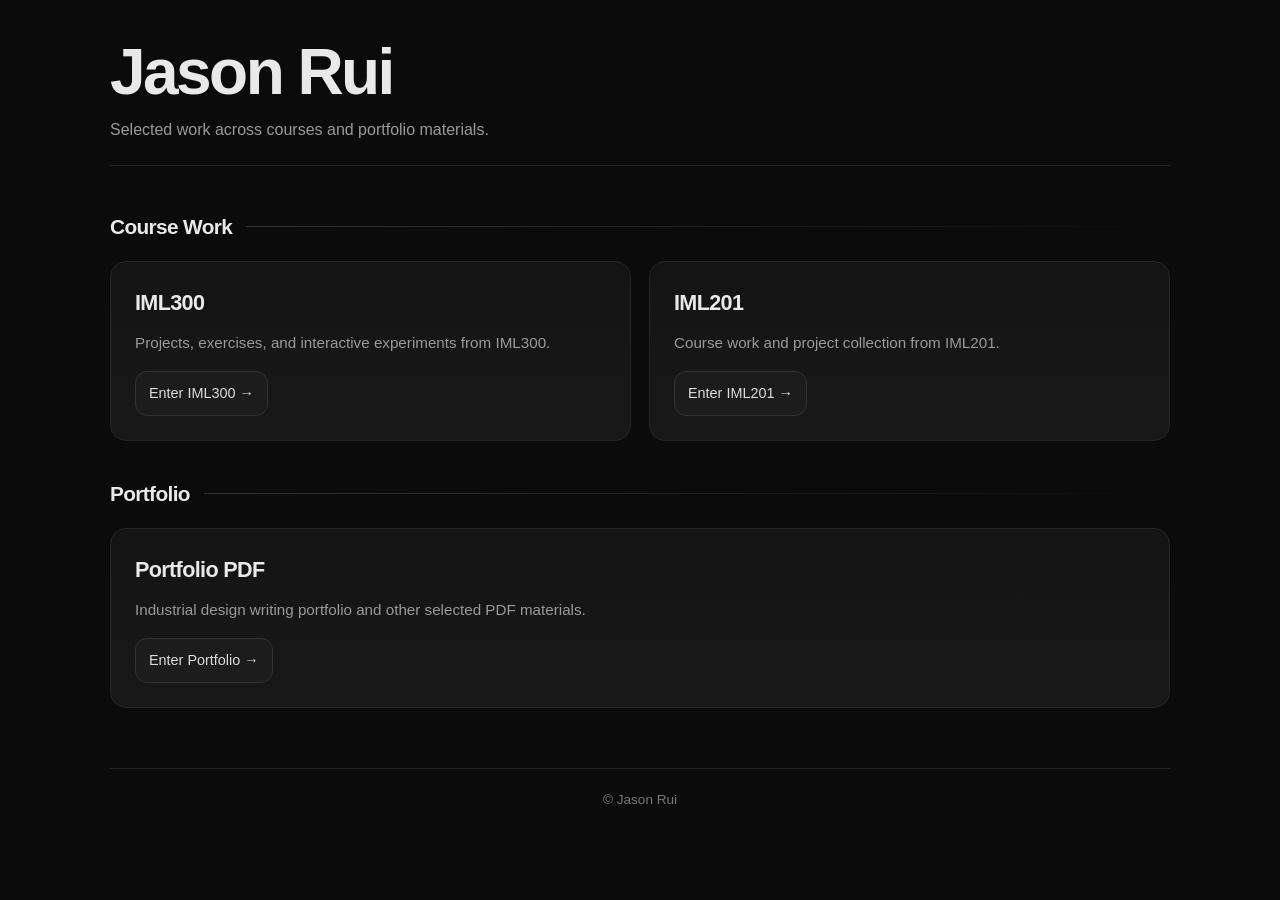
==== index.html @ ff02de81 "1" ====
<!DOCTYPE html>
<html lang="en">
  <head>
    <meta charset="UTF-8" />
    <meta name="viewport" content="width=device-width, initial-scale=1.0" />
    <title>Jason Rui | Portfolio</title>
    <style>
      :root {
        --bg: #0b0b0b;
        --panel: #141414;
        --panel-2: #181818;
        --line: #252525;
        --line-2: #333333;
        --text: #e9e9e9;
        --muted: #9a9a9a;
        --link: #dcdcdc;
        --radius: 16px;
        --max: 1100px;
      }

      * {
        box-sizing: border-box;
      }

      body {
        margin: 0;
        background: var(--bg);
        color: var(--text);
        font-family: Inter, -apple-system, BlinkMacSystemFont, "Segoe UI", Roboto, Helvetica, Arial, sans-serif;
        line-height: 1.6;
      }

      a {
        color: var(--link);
        text-decoration: none;
      }

      a:hover {
        color: #fff;
      }

      .container {
        max-width: var(--max);
        margin: 0 auto;
        padding: 40px 20px 80px;
      }

      .hero {
        margin-bottom: 44px;
        padding-bottom: 22px;
        border-bottom: 1px solid var(--line);
      }

      .hero h1 {
        margin: 0;
        font-size: clamp(2.4rem, 5vw, 4rem);
        letter-spacing: -0.04em;
        line-height: 1.02;
      }

      .hero p {
        margin: 12px 0 0;
        max-width: 640px;
        color: var(--muted);
      }

      .section {
        margin-top: 36px;
      }

      .section-title {
        display: flex;
        align-items: center;
        gap: 14px;
        margin: 0 0 18px;
      }

      .section-title h2 {
        margin: 0;
        font-size: 1.3rem;
        font-weight: 600;
        letter-spacing: -0.03em;
      }

      .rule {
        flex: 1;
        height: 1px;
        background: linear-gradient(90deg, var(--line-2), transparent);
      }

      .grid {
        display: grid;
        grid-template-columns: repeat(auto-fit, minmax(280px, 1fr));
        gap: 18px;
      }

      .card {
        background: linear-gradient(180deg, var(--panel), var(--panel-2));
        border: 1px solid var(--line);
        border-radius: var(--radius);
        padding: 24px;
        transition: transform 0.25s ease, border-color 0.25s ease, background 0.25s ease;
      }

      .card:hover {
        transform: translateY(-4px);
        border-color: #3a3a3a;
        background: linear-gradient(180deg, #171717, #1b1b1b);
      }

      .card h3 {
        margin: 0;
        font-size: 1.35rem;
        letter-spacing: -0.03em;
      }

      .card p {
        margin: 10px 0 0;
        color: var(--muted);
        font-size: 0.95rem;
      }

      .card a.cta {
        display: inline-flex;
        align-items: center;
        gap: 8px;
        margin-top: 16px;
        padding: 10px 13px;
        border: 1px solid var(--line-2);
        border-radius: 12px;
        background: rgba(255,255,255,0.02);
        font-size: 0.9rem;
      }

      .card a.cta:hover {
        background: rgba(255,255,255,0.05);
        border-color: #404040;
      }

      .footer {
        margin-top: 60px;
        padding-top: 20px;
        border-top: 1px solid var(--line);
        font-size: 0.85rem;
        color: #777;
        text-align: center;
      }

      @media (max-width: 640px) {
        .container {
          padding: 18px 14px 56px;
        }

        .card {
          padding: 18px;
        }
      }
    </style>
  </head>
  <body>
    <div class="container">
      <header class="hero">
        <h1>Jason Rui</h1>
        <p>Selected work across courses and portfolio materials.</p>
      </header>

      <section class="section" id="courses">
        <div class="section-title">
          <h2>Course Work</h2>
          <div class="rule"></div>
        </div>

        <div class="grid">
          <article class="card">
            <h3>IML300</h3>
            <p>Projects, exercises, and interactive experiments from IML300.</p>
            <a class="cta" href="./IML300/index.html">Enter IML300 →</a>
          </article>

          <article class="card">
            <h3>IML201</h3>
            <p>Course work and project collection from IML201.</p>
            <a class="cta" href="./iml201/index.html">Enter IML201 →</a>
          </article>
        </div>
      </section>

      <section class="section" id="portfolio">
        <div class="section-title">
          <h2>Portfolio</h2>
          <div class="rule"></div>
        </div>

        <div class="grid">
          <article class="card">
            <h3>Portfolio PDF</h3>
            <p>Industrial design writing portfolio and other selected PDF materials.</p>
            <a class="cta" href="./portfolio/index.html">Enter Portfolio →</a>
          </article>
        </div>
      </section>

      <footer class="footer">
        &copy; Jason Rui
      </footer>
    </div>
  </body>
</html>
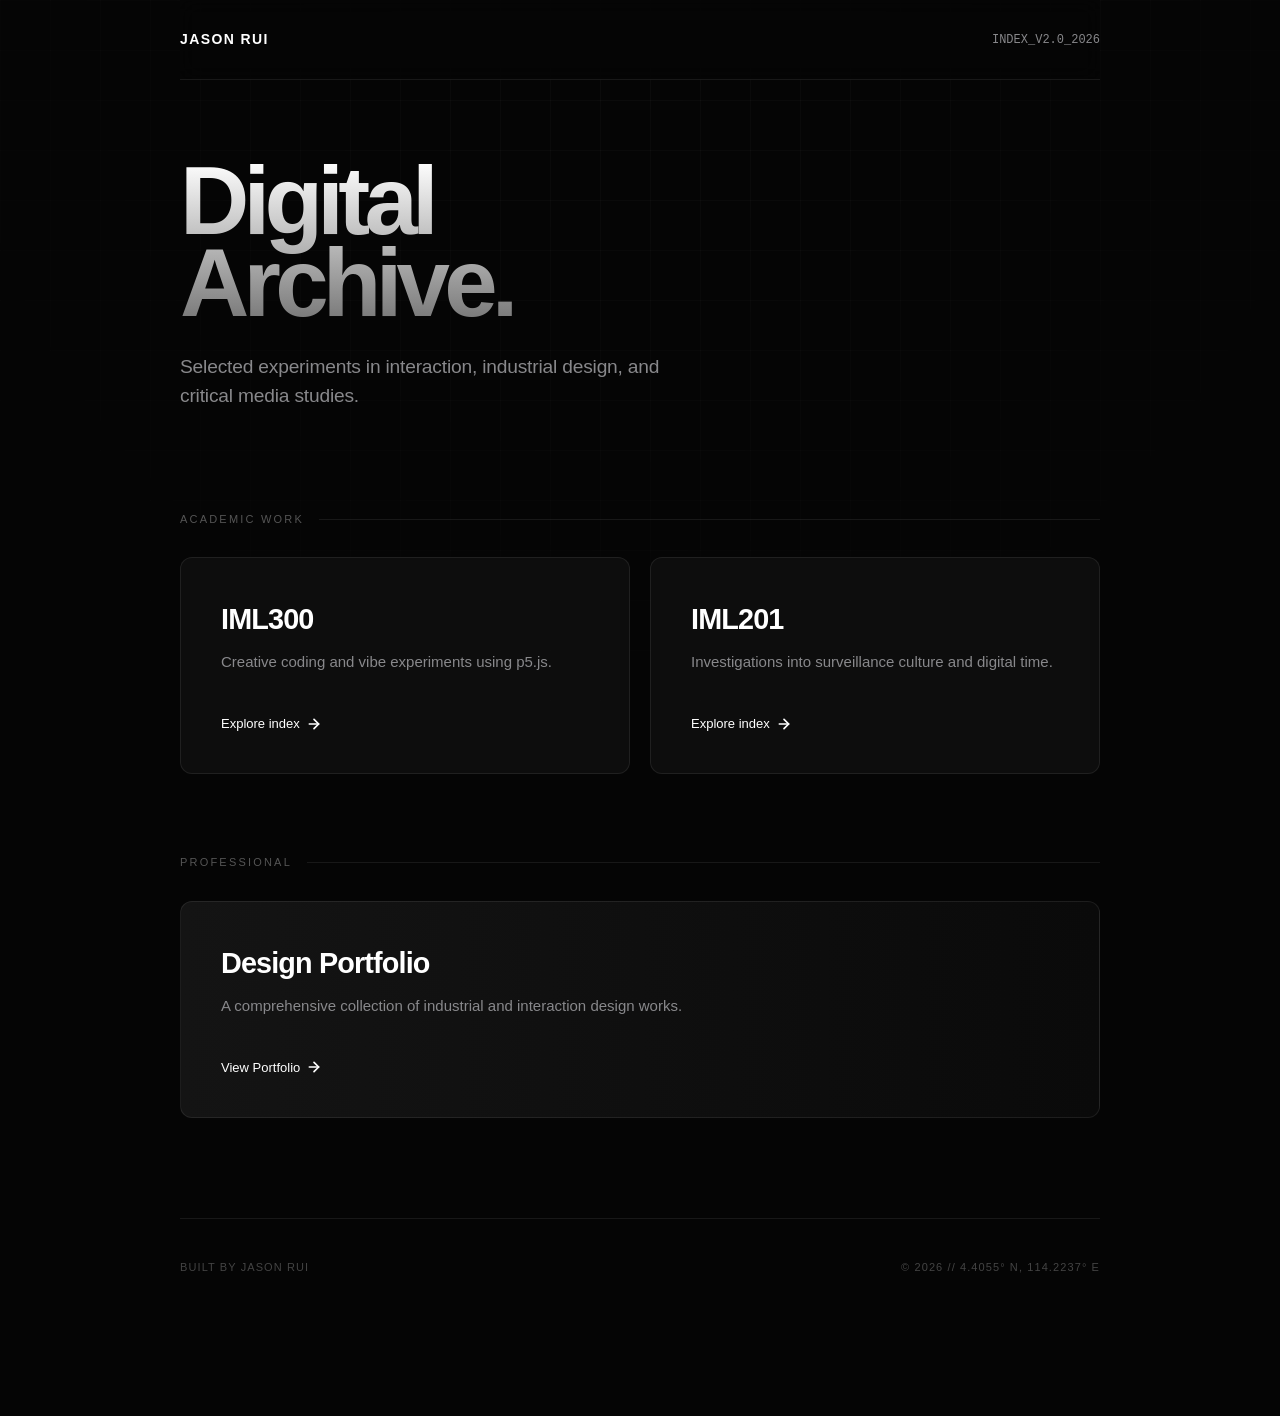
==== commit dbd919d5: "NB" ====
--- a/index.html
+++ b/index.html
@@ -1,208 +1,288 @@
 <!DOCTYPE html>
 <html lang="en">
-  <head>
+<head>
     <meta charset="UTF-8" />
     <meta name="viewport" content="width=device-width, initial-scale=1.0" />
-    <title>Jason Rui | Portfolio</title>
+    <title>Jason Rui | Archive</title>
     <style>
-      :root {
-        --bg: #0b0b0b;
-        --panel: #141414;
-        --panel-2: #181818;
-        --line: #252525;
-        --line-2: #333333;
-        --text: #e9e9e9;
-        --muted: #9a9a9a;
-        --link: #dcdcdc;
-        --radius: 16px;
-        --max: 1100px;
-      }
-
-      * {
-        box-sizing: border-box;
-      }
-
-      body {
-        margin: 0;
-        background: var(--bg);
-        color: var(--text);
-        font-family: Inter, -apple-system, BlinkMacSystemFont, "Segoe UI", Roboto, Helvetica, Arial, sans-serif;
-        line-height: 1.6;
-      }
-
-      a {
-        color: var(--link);
-        text-decoration: none;
-      }
-
-      a:hover {
-        color: #fff;
-      }
-
-      .container {
-        max-width: var(--max);
-        margin: 0 auto;
-        padding: 40px 20px 80px;
-      }
-
-      .hero {
-        margin-bottom: 44px;
-        padding-bottom: 22px;
-        border-bottom: 1px solid var(--line);
-      }
-
-      .hero h1 {
-        margin: 0;
-        font-size: clamp(2.4rem, 5vw, 4rem);
-        letter-spacing: -0.04em;
-        line-height: 1.02;
-      }
-
-      .hero p {
-        margin: 12px 0 0;
-        max-width: 640px;
-        color: var(--muted);
-      }
-
-      .section {
-        margin-top: 36px;
-      }
-
-      .section-title {
-        display: flex;
-        align-items: center;
-        gap: 14px;
-        margin: 0 0 18px;
-      }
-
-      .section-title h2 {
-        margin: 0;
-        font-size: 1.3rem;
-        font-weight: 600;
-        letter-spacing: -0.03em;
-      }
-
-      .rule {
-        flex: 1;
-        height: 1px;
-        background: linear-gradient(90deg, var(--line-2), transparent);
-      }
-
-      .grid {
-        display: grid;
-        grid-template-columns: repeat(auto-fit, minmax(280px, 1fr));
-        gap: 18px;
-      }
-
-      .card {
-        background: linear-gradient(180deg, var(--panel), var(--panel-2));
-        border: 1px solid var(--line);
-        border-radius: var(--radius);
-        padding: 24px;
-        transition: transform 0.25s ease, border-color 0.25s ease, background 0.25s ease;
-      }
-
-      .card:hover {
-        transform: translateY(-4px);
-        border-color: #3a3a3a;
-        background: linear-gradient(180deg, #171717, #1b1b1b);
-      }
-
-      .card h3 {
-        margin: 0;
-        font-size: 1.35rem;
-        letter-spacing: -0.03em;
-      }
-
-      .card p {
-        margin: 10px 0 0;
-        color: var(--muted);
-        font-size: 0.95rem;
-      }
-
-      .card a.cta {
-        display: inline-flex;
-        align-items: center;
-        gap: 8px;
-        margin-top: 16px;
-        padding: 10px 13px;
-        border: 1px solid var(--line-2);
-        border-radius: 12px;
-        background: rgba(255,255,255,0.02);
-        font-size: 0.9rem;
-      }
-
-      .card a.cta:hover {
-        background: rgba(255,255,255,0.05);
-        border-color: #404040;
-      }
-
-      .footer {
-        margin-top: 60px;
-        padding-top: 20px;
-        border-top: 1px solid var(--line);
-        font-size: 0.85rem;
-        color: #777;
-        text-align: center;
-      }
-
-      @media (max-width: 640px) {
+        :root {
+            --bg: #050505;
+            --panel: rgba(18, 18, 18, 0.7);
+            --border: rgba(255, 255, 255, 0.08);
+            --text-main: #ffffff;
+            --text-muted: #88888b;
+            --accent: #fff;
+            --radius: 12px; /* 稍微减小圆角，显得更锐利专业 */
+        }
+
+        * { box-sizing: border-box; }
+        
+        body {
+            margin: 0;
+            background-color: var(--bg);
+            color: var(--text-main);
+            font-family: "Inter", -apple-system, BlinkMacSystemFont, "SF Pro Display", sans-serif;
+            line-height: 1.5;
+            -webkit-font-smoothing: antialiased;
+            overflow-x: hidden;
+        }
+
+        /* ✨ 背景：网格 + 环境光 */
+        .bg-canvas {
+            position: fixed;
+            top: 0; left: 0; width: 100%; height: 100%;
+            z-index: -1;
+            background-image: 
+                linear-gradient(var(--border) 1px, transparent 1px),
+                linear-gradient(90deg, var(--border) 1px, transparent 1px);
+            background-size: 50px 50px;
+            mask-image: radial-gradient(circle at 50% 0%, black, transparent 80%);
+            -webkit-mask-image: radial-gradient(circle at 50% 0%, black, transparent 80%);
+            opacity: 0.4;
+        }
+
         .container {
-          padding: 18px 14px 56px;
+            max-width: 1000px;
+            margin: 0 auto;
+            padding: 0 40px 100px;
+        }
+
+        /* --- Header --- */
+        .nav {
+            height: 80px;
+            display: flex;
+            align-items: center;
+            justify-content: space-between;
+            border-bottom: 1px solid var(--border);
+            margin-bottom: 80px;
+            position: sticky;
+            top: 0;
+            background: rgba(5, 5, 5, 0.8);
+            backdrop-filter: blur(10px);
+            z-index: 100;
+        }
+
+        .nav-logo {
+            font-weight: 600;
+            font-size: 14px;
+            letter-spacing: 0.1em;
+            text-transform: uppercase;
+        }
+
+        .nav-tag {
+            font-size: 12px;
+            color: var(--text-muted);
+            font-family: monospace;
+        }
+
+        /* --- Hero --- */
+        .hero {
+            margin-bottom: 100px;
+            animation: slideUp 1s cubic-bezier(0.16, 1, 0.3, 1);
+        }
+
+        @keyframes slideUp {
+            from { opacity: 0; transform: translateY(30px); }
+            to { opacity: 1; transform: translateY(0); }
+        }
+
+        .hero h1 {
+            font-size: clamp(3.5rem, 10vw, 6rem);
+            font-weight: 800;
+            letter-spacing: -0.06em;
+            line-height: 0.85;
+            margin: 0 0 30px;
+            background: linear-gradient(180deg, #fff 0%, #777 100%);
+            -webkit-background-clip: text;
+            -webkit-text-fill-color: transparent;
+        }
+
+        .hero p {
+            font-size: 1.2rem;
+            color: var(--text-muted);
+            max-width: 480px;
+            font-weight: 400;
+            letter-spacing: -0.01em;
+        }
+
+        /* --- Section Styling --- */
+        .section {
+            margin-bottom: 80px;
+            opacity: 0;
+            transform: translateY(20px);
+            transition: all 0.8s ease-out;
+        }
+
+        .section.visible {
+            opacity: 1;
+            transform: translateY(0);
+        }
+
+        .section-label {
+            display: flex;
+            align-items: center;
+            gap: 15px;
+            margin-bottom: 30px;
+            font-size: 11px;
+            text-transform: uppercase;
+            letter-spacing: 0.2em;
+            color: #555;
+        }
+
+        .section-label::after {
+            content: "";
+            flex: 1;
+            height: 1px;
+            background: var(--border);
+        }
+
+        /* --- Grid & Card --- */
+        .grid {
+            display: grid;
+            grid-template-columns: repeat(2, 1fr);
+            gap: 20px;
         }
 
         .card {
-          padding: 18px;
-        }
-      }
+            display: block;
+            text-decoration: none;
+            color: inherit;
+            background: var(--panel);
+            border: 1px solid var(--border);
+            border-radius: var(--radius);
+            padding: 40px;
+            transition: all 0.4s cubic-bezier(0.4, 0, 0.2, 1);
+            position: relative;
+            overflow: hidden;
+        }
+
+        .card:hover {
+            background: rgba(255, 255, 255, 0.03);
+            border-color: rgba(255, 255, 255, 0.2);
+            transform: translateY(-5px);
+        }
+
+        .card h3 {
+            font-size: 1.8rem;
+            font-weight: 600;
+            margin: 0 0 10px;
+            letter-spacing: -0.03em;
+        }
+
+        .card p {
+            font-size: 15px;
+            color: var(--text-muted);
+            margin: 0 0 40px;
+            font-weight: 400;
+        }
+
+        .card-link {
+            font-size: 13px;
+            font-weight: 500;
+            display: flex;
+            align-items: center;
+            gap: 6px;
+            color: var(--text-main);
+        }
+
+        .card-link svg {
+            transition: transform 0.3s ease;
+        }
+
+        .card:hover .card-link svg {
+            transform: translateX(4px);
+        }
+
+        /* --- Portfolio Specific (Full Width) --- */
+        .card.full {
+            grid-column: 1 / -1;
+            background: linear-gradient(90deg, rgba(20,20,20,1) 0%, rgba(10,10,10,1) 100%);
+        }
+
+        footer {
+            margin-top: 100px;
+            padding: 40px 0;
+            border-top: 1px solid var(--border);
+            display: flex;
+            justify-content: space-between;
+            font-size: 11px;
+            color: #444;
+            letter-spacing: 0.1em;
+        }
+
+        @media (max-width: 768px) {
+            .grid { grid-template-columns: 1fr; }
+            .hero h1 { font-size: 4rem; }
+            .container { padding: 0 24px; }
+        }
     </style>
-  </head>
-  <body>
+</head>
+<body>
+
+    <div class="bg-canvas"></div>
+
     <div class="container">
-      <header class="hero">
-        <h1>Jason Rui</h1>
-        <p>Selected work across courses and portfolio materials.</p>
-      </header>
-
-      <section class="section" id="courses">
-        <div class="section-title">
-          <h2>Course Work</h2>
-          <div class="rule"></div>
-        </div>
-
-        <div class="grid">
-          <article class="card">
-            <h3>IML300</h3>
-            <p>Projects, exercises, and interactive experiments from IML300.</p>
-            <a class="cta" href="./IML300/index.html">Enter IML300 →</a>
-          </article>
-
-          <article class="card">
-            <h3>IML201</h3>
-            <p>Course work and project collection from IML201.</p>
-            <a class="cta" href="./iml201/index.html">Enter IML201 →</a>
-          </article>
-        </div>
-      </section>
-
-      <section class="section" id="portfolio">
-        <div class="section-title">
-          <h2>Portfolio</h2>
-          <div class="rule"></div>
-        </div>
-
-        <div class="grid">
-          <article class="card">
-            <h3>Portfolio PDF</h3>
-            <p>Industrial design writing portfolio and other selected PDF materials.</p>
-            <a class="cta" href="./portfolio/index.html">Enter Portfolio →</a>
-          </article>
-        </div>
-      </section>
-
-      <footer class="footer">
-        &copy; Jason Rui
-      </footer>
+        <nav class="nav">
+            <div class="nav-logo">Jason Rui</div>
+            <div class="nav-tag">INDEX_V2.0_2026</div>
+        </nav>
+
+        <header class="hero">
+            <h1>Digital<br>Archive.</h1>
+            <p>Selected experiments in interaction, industrial design, and critical media studies.</p>
+        </header>
+
+        <section class="section">
+            <div class="section-label">Academic Work</div>
+            <div class="grid">
+                <a href="./IML300/index.html" class="card">
+                    <h3>IML300</h3>
+                    <p>Creative coding and vibe experiments using p5.js.</p>
+                    <div class="card-link">
+                        Explore index 
+                        <svg width="16" height="16" viewBox="0 0 24 24" fill="none" stroke="currentColor" stroke-width="2.5" stroke-linecap="round" stroke-linejoin="round"><line x1="5" y1="12" x2="19" y2="12"></line><polyline points="12 5 19 12 12 19"></polyline></svg>
+                    </div>
+                </a>
+
+                <a href="./IML201/index.html" class="card">
+                    <h3>IML201</h3>
+                    <p>Investigations into surveillance culture and digital time.</p>
+                    <div class="card-link">
+                        Explore index
+                        <svg width="16" height="16" viewBox="0 0 24 24" fill="none" stroke="currentColor" stroke-width="2.5" stroke-linecap="round" stroke-linejoin="round"><line x1="5" y1="12" x2="19" y2="12"></line><polyline points="12 5 19 12 12 19"></polyline></svg>
+                    </div>
+                </a>
+            </div>
+        </section>
+
+        <section class="section">
+            <div class="section-label">Professional</div>
+            <div class="grid">
+                <a href="./portfolio/index.html" class="card full">
+                    <h3>Design Portfolio</h3>
+                    <p>A comprehensive collection of industrial and interaction design works.</p>
+                    <div class="card-link">
+                        View Portfolio
+                        <svg width="16" height="16" viewBox="0 0 24 24" fill="none" stroke="currentColor" stroke-width="2.5" stroke-linecap="round" stroke-linejoin="round"><line x1="5" y1="12" x2="19" y2="12"></line><polyline points="12 5 19 12 12 19"></polyline></svg>
+                    </div>
+                </a>
+            </div>
+        </section>
+
+        <footer>
+            <div>BUILT BY JASON RUI</div>
+            <div>&copy; 2026 // 4.4055&deg; N, 114.2237&deg; E</div>
+        </footer>
     </div>
-  </body>
+
+    <script>
+        const observer = new IntersectionObserver((entries) => {
+            entries.forEach(entry => {
+                if (entry.isIntersecting) entry.target.classList.add('visible');
+            });
+        }, { threshold: 0.1 });
+
+        document.querySelectorAll('.section').forEach(s => observer.observe(s));
+    </script>
+</body>
 </html>
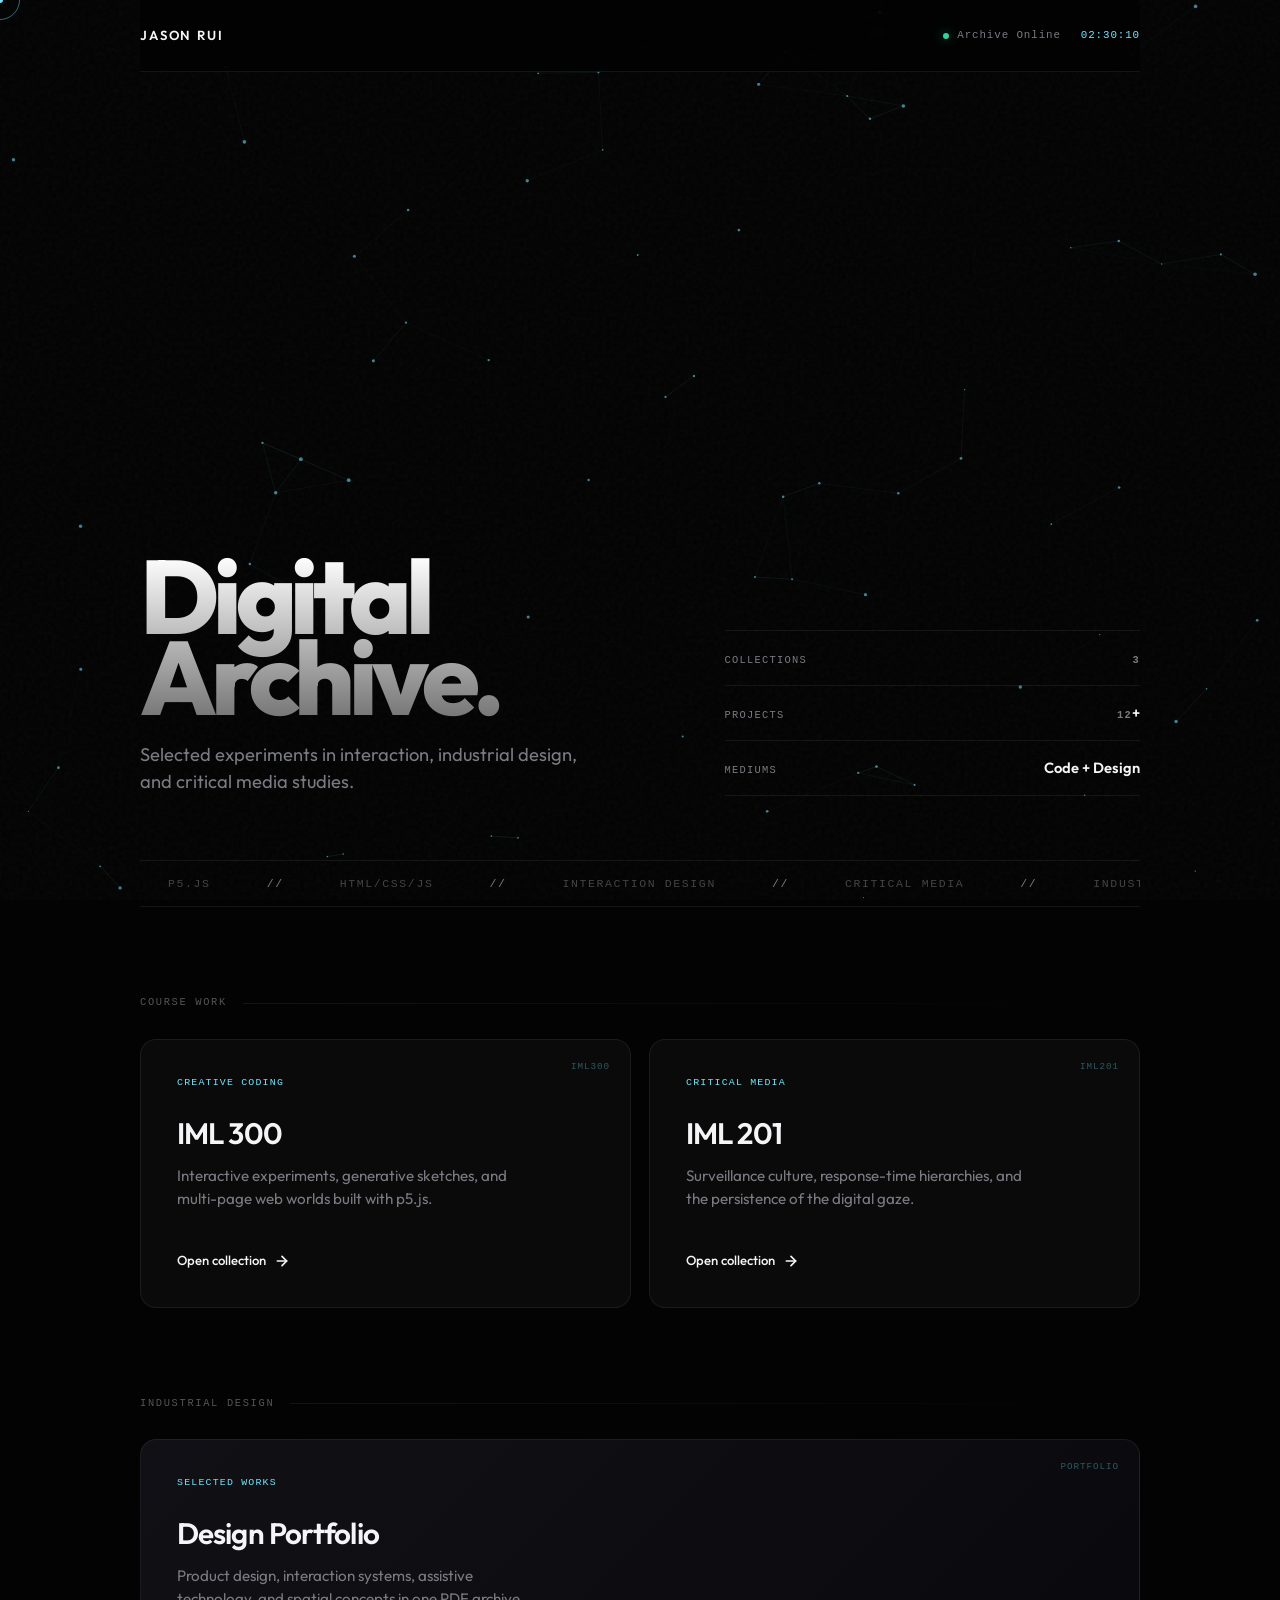
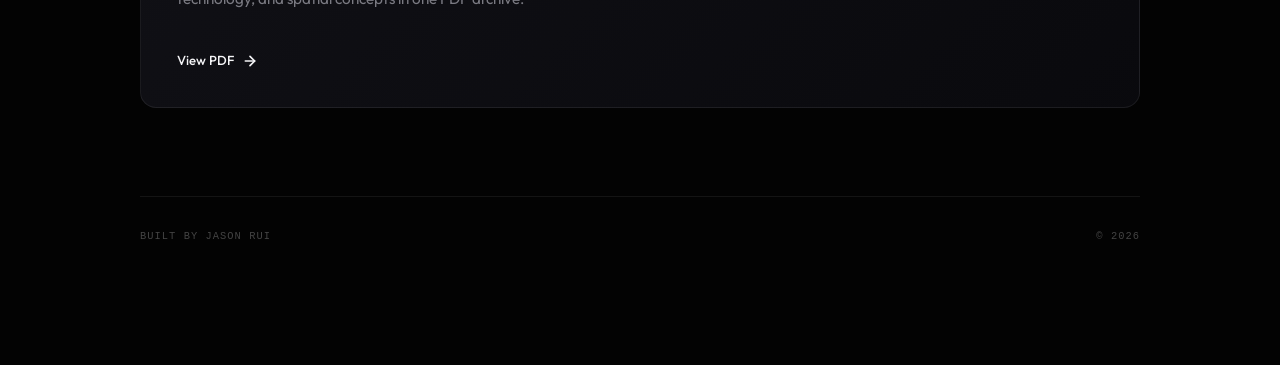
==== commit a1b14d51: "cursor!!!!!!!!" ====
--- a/index.html
+++ b/index.html
@@ -1,288 +1,137 @@
 <!DOCTYPE html>
 <html lang="en">
 <head>
-    <meta charset="UTF-8" />
-    <meta name="viewport" content="width=device-width, initial-scale=1.0" />
-    <title>Jason Rui | Archive</title>
-    <style>
-        :root {
-            --bg: #050505;
-            --panel: rgba(18, 18, 18, 0.7);
-            --border: rgba(255, 255, 255, 0.08);
-            --text-main: #ffffff;
-            --text-muted: #88888b;
-            --accent: #fff;
-            --radius: 12px; /* 稍微减小圆角，显得更锐利专业 */
-        }
-
-        * { box-sizing: border-box; }
-        
-        body {
-            margin: 0;
-            background-color: var(--bg);
-            color: var(--text-main);
-            font-family: "Inter", -apple-system, BlinkMacSystemFont, "SF Pro Display", sans-serif;
-            line-height: 1.5;
-            -webkit-font-smoothing: antialiased;
-            overflow-x: hidden;
-        }
-
-        /* ✨ 背景：网格 + 环境光 */
-        .bg-canvas {
-            position: fixed;
-            top: 0; left: 0; width: 100%; height: 100%;
-            z-index: -1;
-            background-image: 
-                linear-gradient(var(--border) 1px, transparent 1px),
-                linear-gradient(90deg, var(--border) 1px, transparent 1px);
-            background-size: 50px 50px;
-            mask-image: radial-gradient(circle at 50% 0%, black, transparent 80%);
-            -webkit-mask-image: radial-gradient(circle at 50% 0%, black, transparent 80%);
-            opacity: 0.4;
-        }
-
-        .container {
-            max-width: 1000px;
-            margin: 0 auto;
-            padding: 0 40px 100px;
-        }
-
-        /* --- Header --- */
-        .nav {
-            height: 80px;
-            display: flex;
-            align-items: center;
-            justify-content: space-between;
-            border-bottom: 1px solid var(--border);
-            margin-bottom: 80px;
-            position: sticky;
-            top: 0;
-            background: rgba(5, 5, 5, 0.8);
-            backdrop-filter: blur(10px);
-            z-index: 100;
-        }
-
-        .nav-logo {
-            font-weight: 600;
-            font-size: 14px;
-            letter-spacing: 0.1em;
-            text-transform: uppercase;
-        }
-
-        .nav-tag {
-            font-size: 12px;
-            color: var(--text-muted);
-            font-family: monospace;
-        }
-
-        /* --- Hero --- */
-        .hero {
-            margin-bottom: 100px;
-            animation: slideUp 1s cubic-bezier(0.16, 1, 0.3, 1);
-        }
-
-        @keyframes slideUp {
-            from { opacity: 0; transform: translateY(30px); }
-            to { opacity: 1; transform: translateY(0); }
-        }
-
-        .hero h1 {
-            font-size: clamp(3.5rem, 10vw, 6rem);
-            font-weight: 800;
-            letter-spacing: -0.06em;
-            line-height: 0.85;
-            margin: 0 0 30px;
-            background: linear-gradient(180deg, #fff 0%, #777 100%);
-            -webkit-background-clip: text;
-            -webkit-text-fill-color: transparent;
-        }
-
-        .hero p {
-            font-size: 1.2rem;
-            color: var(--text-muted);
-            max-width: 480px;
-            font-weight: 400;
-            letter-spacing: -0.01em;
-        }
-
-        /* --- Section Styling --- */
-        .section {
-            margin-bottom: 80px;
-            opacity: 0;
-            transform: translateY(20px);
-            transition: all 0.8s ease-out;
-        }
-
-        .section.visible {
-            opacity: 1;
-            transform: translateY(0);
-        }
-
-        .section-label {
-            display: flex;
-            align-items: center;
-            gap: 15px;
-            margin-bottom: 30px;
-            font-size: 11px;
-            text-transform: uppercase;
-            letter-spacing: 0.2em;
-            color: #555;
-        }
-
-        .section-label::after {
-            content: "";
-            flex: 1;
-            height: 1px;
-            background: var(--border);
-        }
-
-        /* --- Grid & Card --- */
-        .grid {
-            display: grid;
-            grid-template-columns: repeat(2, 1fr);
-            gap: 20px;
-        }
-
-        .card {
-            display: block;
-            text-decoration: none;
-            color: inherit;
-            background: var(--panel);
-            border: 1px solid var(--border);
-            border-radius: var(--radius);
-            padding: 40px;
-            transition: all 0.4s cubic-bezier(0.4, 0, 0.2, 1);
-            position: relative;
-            overflow: hidden;
-        }
-
-        .card:hover {
-            background: rgba(255, 255, 255, 0.03);
-            border-color: rgba(255, 255, 255, 0.2);
-            transform: translateY(-5px);
-        }
-
-        .card h3 {
-            font-size: 1.8rem;
-            font-weight: 600;
-            margin: 0 0 10px;
-            letter-spacing: -0.03em;
-        }
-
-        .card p {
-            font-size: 15px;
-            color: var(--text-muted);
-            margin: 0 0 40px;
-            font-weight: 400;
-        }
-
-        .card-link {
-            font-size: 13px;
-            font-weight: 500;
-            display: flex;
-            align-items: center;
-            gap: 6px;
-            color: var(--text-main);
-        }
-
-        .card-link svg {
-            transition: transform 0.3s ease;
-        }
-
-        .card:hover .card-link svg {
-            transform: translateX(4px);
-        }
-
-        /* --- Portfolio Specific (Full Width) --- */
-        .card.full {
-            grid-column: 1 / -1;
-            background: linear-gradient(90deg, rgba(20,20,20,1) 0%, rgba(10,10,10,1) 100%);
-        }
-
-        footer {
-            margin-top: 100px;
-            padding: 40px 0;
-            border-top: 1px solid var(--border);
-            display: flex;
-            justify-content: space-between;
-            font-size: 11px;
-            color: #444;
-            letter-spacing: 0.1em;
-        }
-
-        @media (max-width: 768px) {
-            .grid { grid-template-columns: 1fr; }
-            .hero h1 { font-size: 4rem; }
-            .container { padding: 0 24px; }
-        }
-    </style>
+  <meta charset="UTF-8" />
+  <meta name="viewport" content="width=device-width, initial-scale=1.0" />
+  <title>Jason Rui | Portfolio Archive</title>
+  <link rel="preconnect" href="https://fonts.bunny.net" />
+  <link href="https://fonts.bunny.net/css?family=outfit:400,500,600,700|ibm-plex-mono:400,500" rel="stylesheet" />
+  <link rel="stylesheet" href="./css/archive.css" />
 </head>
 <body>
 
-    <div class="bg-canvas"></div>
+  <canvas id="particle-canvas" aria-hidden="true"></canvas>
+  <div class="noise" aria-hidden="true"></div>
+  <div class="scroll-progress" aria-hidden="true"></div>
 
-    <div class="container">
-        <nav class="nav">
-            <div class="nav-logo">Jason Rui</div>
-            <div class="nav-tag">INDEX_V2.0_2026</div>
-        </nav>
+  <div class="cursor-dot" aria-hidden="true"></div>
+  <div class="cursor-ring" aria-hidden="true"></div>
 
-        <header class="hero">
-            <h1>Digital<br>Archive.</h1>
-            <p>Selected experiments in interaction, industrial design, and critical media studies.</p>
-        </header>
+  <div class="page-transition" aria-hidden="true">
+    <div class="panel"></div>
+    <div class="panel"></div>
+    <div class="panel"></div>
+    <div class="panel"></div>
+    <div class="panel"></div>
+  </div>
 
-        <section class="section">
-            <div class="section-label">Academic Work</div>
-            <div class="grid">
-                <a href="./IML300/index.html" class="card">
-                    <h3>IML300</h3>
-                    <p>Creative coding and vibe experiments using p5.js.</p>
-                    <div class="card-link">
-                        Explore index 
-                        <svg width="16" height="16" viewBox="0 0 24 24" fill="none" stroke="currentColor" stroke-width="2.5" stroke-linecap="round" stroke-linejoin="round"><line x1="5" y1="12" x2="19" y2="12"></line><polyline points="12 5 19 12 12 19"></polyline></svg>
-                    </div>
-                </a>
+  <div class="container">
+    <nav class="nav">
+      <div class="nav-logo">Jason Rui</div>
+      <div class="nav-meta">
+        <span class="nav-status">Archive Online</span>
+        <span class="nav-clock">00:00:00</span>
+      </div>
+    </nav>
 
-                <a href="./IML201/index.html" class="card">
-                    <h3>IML201</h3>
-                    <p>Investigations into surveillance culture and digital time.</p>
-                    <div class="card-link">
-                        Explore index
-                        <svg width="16" height="16" viewBox="0 0 24 24" fill="none" stroke="currentColor" stroke-width="2.5" stroke-linecap="round" stroke-linejoin="round"><line x1="5" y1="12" x2="19" y2="12"></line><polyline points="12 5 19 12 12 19"></polyline></svg>
-                    </div>
-                </a>
-            </div>
-        </section>
+    <header class="hero">
+      <div>
+        <h1 class="hero-title">Digital<br>Archive.</h1>
+        <p class="hero-desc">Selected experiments in interaction, industrial design, and critical media studies.</p>
+      </div>
 
-        <section class="section">
-            <div class="section-label">Professional</div>
-            <div class="grid">
-                <a href="./portfolio/index.html" class="card full">
-                    <h3>Design Portfolio</h3>
-                    <p>A comprehensive collection of industrial and interaction design works.</p>
-                    <div class="card-link">
-                        View Portfolio
-                        <svg width="16" height="16" viewBox="0 0 24 24" fill="none" stroke="currentColor" stroke-width="2.5" stroke-linecap="round" stroke-linejoin="round"><line x1="5" y1="12" x2="19" y2="12"></line><polyline points="12 5 19 12 12 19"></polyline></svg>
-                    </div>
-                </a>
-            </div>
-        </section>
+      <div class="hero-stats">
+        <div class="stat-row">
+          <span>Collections</span>
+          <span><span class="counter" data-count="3">0</span></span>
+        </div>
+        <div class="stat-row">
+          <span>Projects</span>
+          <span><span class="counter" data-count="12">0</span>+</span>
+        </div>
+        <div class="stat-row">
+          <span>Mediums</span>
+          <span>Code + Design</span>
+        </div>
+      </div>
+    </header>
 
-        <footer>
-            <div>BUILT BY JASON RUI</div>
-            <div>&copy; 2026 // 4.4055&deg; N, 114.2237&deg; E</div>
-        </footer>
+    <div class="marquee-wrap">
+      <div class="marquee" aria-hidden="true">
+        <span>p5.js</span><span><em>//</em></span>
+        <span>HTML/CSS/JS</span><span><em>//</em></span>
+        <span>Interaction Design</span><span><em>//</em></span>
+        <span>Critical Media</span><span><em>//</em></span>
+        <span>Industrial Design</span><span><em>//</em></span>
+        <span>Creative Coding</span><span><em>//</em></span>
+        <span>Prototyping</span><span><em>//</em></span>
+        <span>User Research</span><span><em>//</em></span>
+        <span>p5.js</span><span><em>//</em></span>
+        <span>HTML/CSS/JS</span><span><em>//</em></span>
+        <span>Interaction Design</span><span><em>//</em></span>
+        <span>Critical Media</span><span><em>//</em></span>
+        <span>Industrial Design</span><span><em>//</em></span>
+        <span>Creative Coding</span><span><em>//</em></span>
+        <span>Prototyping</span><span><em>//</em></span>
+        <span>User Research</span><span><em>//</em></span>
+      </div>
     </div>
 
-    <script>
-        const observer = new IntersectionObserver((entries) => {
-            entries.forEach(entry => {
-                if (entry.isIntersecting) entry.target.classList.add('visible');
-            });
-        }, { threshold: 0.1 });
+    <section class="section">
+      <div class="section-label">Course Work</div>
+      <div class="grid">
+        <a href="./IML300/index.html" class="card" data-tilt data-transition>
+          <span class="card-glitch" data-label="IML300">IML300</span>
+          <div class="card-inner">
+            <div class="card-period">Creative Coding</div>
+            <h3>IML 300</h3>
+            <p>Interactive experiments, generative sketches, and multi-page web worlds built with p5.js.</p>
+            <span class="card-link">
+              Open collection
+              <svg width="16" height="16" viewBox="0 0 24 24" fill="none" stroke="currentColor" stroke-width="2.5" stroke-linecap="round" stroke-linejoin="round" aria-hidden="true"><line x1="5" y1="12" x2="19" y2="12"></line><polyline points="12 5 19 12 12 19"></polyline></svg>
+            </span>
+          </div>
+        </a>
 
-        document.querySelectorAll('.section').forEach(s => observer.observe(s));
-    </script>
+        <a href="./IML201/index.html" class="card" data-tilt data-transition>
+          <span class="card-glitch" data-label="IML201">IML201</span>
+          <div class="card-inner">
+            <div class="card-period">Critical Media</div>
+            <h3>IML 201</h3>
+            <p>Surveillance culture, response-time hierarchies, and the persistence of the digital gaze.</p>
+            <span class="card-link">
+              Open collection
+              <svg width="16" height="16" viewBox="0 0 24 24" fill="none" stroke="currentColor" stroke-width="2.5" stroke-linecap="round" stroke-linejoin="round" aria-hidden="true"><line x1="5" y1="12" x2="19" y2="12"></line><polyline points="12 5 19 12 12 19"></polyline></svg>
+            </span>
+          </div>
+        </a>
+      </div>
+    </section>
+
+    <section class="section">
+      <div class="section-label">Industrial Design</div>
+      <div class="grid">
+        <a href="./portfolio/index.html" class="card full" data-tilt data-transition>
+          <span class="card-glitch" data-label="PORTFOLIO">PORTFOLIO</span>
+          <div class="card-inner">
+            <div class="card-period">Selected Works</div>
+            <h3>Design Portfolio</h3>
+            <p>Product design, interaction systems, assistive technology, and spatial concepts in one PDF archive.</p>
+            <span class="card-link">
+              View PDF
+              <svg width="16" height="16" viewBox="0 0 24 24" fill="none" stroke="currentColor" stroke-width="2.5" stroke-linecap="round" stroke-linejoin="round" aria-hidden="true"><line x1="5" y1="12" x2="19" y2="12"></line><polyline points="12 5 19 12 12 19"></polyline></svg>
+            </span>
+          </div>
+        </a>
+      </div>
+    </section>
+
+    <footer class="site-footer">
+      <span>Built by Jason Rui</span>
+      <span>&copy; 2026</span>
+    </footer>
+  </div>
+
+  <script src="./js/archive.js"></script>
 </body>
-</html>+</html>
--- a/css/archive.css
+++ b/css/archive.css
@@ -0,0 +1,531 @@
+:root {
+  --bg: #030303;
+  --panel: rgba(14, 14, 16, 0.72);
+  --panel-hover: rgba(22, 22, 26, 0.88);
+  --border: rgba(255, 255, 255, 0.07);
+  --border-hover: rgba(255, 255, 255, 0.18);
+  --text: #f5f5f7;
+  --muted: #7a7a82;
+  --accent: #6ee7ff;
+  --accent-2: #a78bfa;
+  --radius: 16px;
+  --max: 1080px;
+  --nav-h: 72px;
+  --ease-out: cubic-bezier(0.16, 1, 0.3, 1);
+}
+
+*, *::before, *::after { box-sizing: border-box; }
+
+html {
+  scroll-behavior: smooth;
+}
+
+html.has-custom-cursor,
+html.has-custom-cursor * {
+  cursor: none !important;
+}
+
+body {
+  margin: 0;
+  background: var(--bg);
+  color: var(--text);
+  font-family: "Outfit", -apple-system, BlinkMacSystemFont, "Segoe UI", sans-serif;
+  line-height: 1.5;
+  -webkit-font-smoothing: antialiased;
+  overflow-x: hidden;
+}
+
+a { color: inherit; text-decoration: none; }
+
+/* Canvas + grain */
+#particle-canvas {
+  position: fixed;
+  inset: 0;
+  z-index: 0;
+  pointer-events: none;
+}
+
+.noise {
+  position: fixed;
+  inset: 0;
+  z-index: 1;
+  pointer-events: none;
+  opacity: 0.035;
+  background-image: url("data:image/svg+xml,%3Csvg viewBox='0 0 256 256' xmlns='http://www.w3.org/2000/svg'%3E%3Cfilter id='n'%3E%3CfeTurbulence type='fractalNoise' baseFrequency='0.85' numOctaves='4' stitchTiles='stitch'/%3E%3C/filter%3E%3Crect width='100%25' height='100%25' filter='url(%23n)'/%3E%3C/svg%3E");
+}
+
+.scroll-progress {
+  position: fixed;
+  top: 0;
+  left: 0;
+  height: 2px;
+  width: 0%;
+  z-index: 200;
+  background: linear-gradient(90deg, var(--accent), var(--accent-2));
+  transform-origin: left;
+}
+
+/* Custom cursor */
+.cursor-dot,
+.cursor-ring {
+  position: fixed;
+  top: 0;
+  left: 0;
+  border-radius: 50%;
+  pointer-events: none;
+  z-index: 9999;
+  transform: translate(-50%, -50%);
+  will-change: transform;
+}
+
+.cursor-dot {
+  width: 6px;
+  height: 6px;
+  background: var(--accent);
+  mix-blend-mode: difference;
+}
+
+.cursor-ring {
+  width: 40px;
+  height: 40px;
+  border: 1px solid rgba(110, 231, 255, 0.45);
+  transition: width 0.35s var(--ease-out), height 0.35s var(--ease-out), border-color 0.35s ease, background 0.35s ease;
+}
+
+.cursor-ring.is-hover {
+  width: 64px;
+  height: 64px;
+  background: rgba(110, 231, 255, 0.06);
+  border-color: rgba(110, 231, 255, 0.7);
+}
+
+.cursor-ring.is-click {
+  width: 28px;
+  height: 28px;
+}
+
+.container {
+  position: relative;
+  z-index: 2;
+  max-width: var(--max);
+  margin: 0 auto;
+  padding: 0 clamp(20px, 4vw, 40px) 120px;
+}
+
+/* Nav */
+.nav {
+  height: var(--nav-h);
+  display: flex;
+  align-items: center;
+  justify-content: space-between;
+  gap: 20px;
+  border-bottom: 1px solid var(--border);
+  position: sticky;
+  top: 0;
+  background: rgba(3, 3, 3, 0.65);
+  backdrop-filter: blur(18px);
+  -webkit-backdrop-filter: blur(18px);
+  z-index: 100;
+}
+
+.nav-logo {
+  font-weight: 600;
+  font-size: 0.82rem;
+  letter-spacing: 0.14em;
+  text-transform: uppercase;
+}
+
+.nav-meta {
+  display: flex;
+  align-items: center;
+  gap: 20px;
+  font-family: "IBM Plex Mono", ui-monospace, monospace;
+  font-size: 0.68rem;
+  letter-spacing: 0.08em;
+  color: var(--muted);
+}
+
+.nav-clock {
+  color: var(--accent);
+  min-width: 7ch;
+}
+
+.nav-status {
+  display: flex;
+  align-items: center;
+  gap: 8px;
+}
+
+.nav-status::before {
+  content: "";
+  width: 6px;
+  height: 6px;
+  border-radius: 50%;
+  background: #34d399;
+  box-shadow: 0 0 12px rgba(52, 211, 153, 0.6);
+  animation: pulse-dot 2s ease-in-out infinite;
+}
+
+@keyframes pulse-dot {
+  0%, 100% { opacity: 1; transform: scale(1); }
+  50% { opacity: 0.5; transform: scale(0.85); }
+}
+
+/* Hero */
+.hero {
+  min-height: calc(100dvh - var(--nav-h) - 40px);
+  display: grid;
+  grid-template-columns: 1.1fr 0.9fr;
+  align-items: end;
+  gap: clamp(32px, 6vw, 80px);
+  padding: clamp(40px, 8vw, 80px) 0 clamp(48px, 6vw, 64px);
+}
+
+.hero-title {
+  margin: 0;
+  font-size: clamp(3.5rem, 10vw, 6.5rem);
+  font-weight: 800;
+  letter-spacing: -0.06em;
+  line-height: 0.78;
+  background: linear-gradient(180deg, #fff 0%, #777 100%);
+  -webkit-background-clip: text;
+  background-clip: text;
+  -webkit-text-fill-color: transparent;
+  animation: heroTitleIn 1s var(--ease-out) forwards;
+}
+
+@keyframes heroTitleIn {
+  from { opacity: 0; transform: translateY(28px); }
+  to { opacity: 1; transform: translateY(0); }
+}
+
+.hero-desc {
+  margin: 24px 0 0;
+  max-width: 38ch;
+  font-size: clamp(1rem, 1.8vw, 1.15rem);
+  color: var(--muted);
+  min-height: 1.6em;
+}
+
+.hero-desc .scramble-char {
+  display: inline-block;
+}
+
+.hero-stats {
+  display: grid;
+  gap: 0;
+  border-top: 1px solid var(--border);
+  align-self: end;
+}
+
+.stat-row {
+  display: flex;
+  justify-content: space-between;
+  align-items: baseline;
+  padding: 16px 0;
+  border-bottom: 1px solid var(--border);
+  font-size: 0.92rem;
+}
+
+.stat-row span:first-child {
+  font-family: "IBM Plex Mono", ui-monospace, monospace;
+  font-size: 0.65rem;
+  letter-spacing: 0.12em;
+  text-transform: uppercase;
+  color: var(--muted);
+}
+
+.stat-row span:last-child {
+  font-weight: 600;
+  font-variant-numeric: tabular-nums;
+}
+
+.stat-row .counter {
+  color: var(--accent);
+}
+
+/* Sections */
+.section {
+  margin-bottom: clamp(56px, 8vw, 88px);
+  opacity: 0;
+  transform: translateY(36px);
+  transition: opacity 0.85s var(--ease-out), transform 0.85s var(--ease-out);
+}
+
+.section.is-visible {
+  opacity: 1;
+  transform: translateY(0);
+}
+
+.section-label {
+  display: flex;
+  align-items: center;
+  gap: 16px;
+  margin-bottom: 28px;
+  font-family: "IBM Plex Mono", ui-monospace, monospace;
+  font-size: 0.65rem;
+  letter-spacing: 0.16em;
+  text-transform: uppercase;
+  color: #555;
+}
+
+.section-label::after {
+  content: "";
+  flex: 1;
+  height: 1px;
+  background: linear-gradient(90deg, var(--border), transparent);
+}
+
+.grid {
+  display: grid;
+  grid-template-columns: repeat(2, 1fr);
+  gap: 18px;
+}
+
+/* 3D tilt cards */
+.card {
+  --spot-x: 50%;
+  --spot-y: 50%;
+  --rx: 0deg;
+  --ry: 0deg;
+  display: block;
+  position: relative;
+  padding: 36px;
+  border: 1px solid var(--border);
+  border-radius: var(--radius);
+  background: var(--panel);
+  overflow: hidden;
+  transform-style: preserve-3d;
+  transform: perspective(900px) rotateX(var(--rx)) rotateY(var(--ry));
+  transition: border-color 0.4s ease, background 0.4s ease;
+  will-change: transform;
+}
+
+.card::before {
+  content: "";
+  position: absolute;
+  inset: 0;
+  background: radial-gradient(
+    420px circle at var(--spot-x) var(--spot-y),
+    rgba(110, 231, 255, 0.12),
+    transparent 42%
+  );
+  opacity: 0;
+  transition: opacity 0.4s ease;
+  pointer-events: none;
+}
+
+.card::after {
+  content: "";
+  position: absolute;
+  inset: -1px;
+  border-radius: inherit;
+  padding: 1px;
+  background: radial-gradient(
+    300px circle at var(--spot-x) var(--spot-y),
+    rgba(110, 231, 255, 0.5),
+    transparent 50%
+  );
+  -webkit-mask: linear-gradient(#fff 0 0) content-box, linear-gradient(#fff 0 0);
+  mask: linear-gradient(#fff 0 0) content-box, linear-gradient(#fff 0 0);
+  -webkit-mask-composite: xor;
+  mask-composite: exclude;
+  opacity: 0;
+  transition: opacity 0.4s ease;
+  pointer-events: none;
+}
+
+.card.is-active::before,
+.card.is-active::after {
+  opacity: 1;
+}
+
+.card-inner {
+  position: relative;
+  z-index: 1;
+  transform: translateZ(32px);
+}
+
+.card-period {
+  font-family: "IBM Plex Mono", ui-monospace, monospace;
+  font-size: 0.62rem;
+  letter-spacing: 0.12em;
+  text-transform: uppercase;
+  color: var(--accent);
+  margin-bottom: 20px;
+}
+
+.card h3 {
+  margin: 0 0 10px;
+  font-size: clamp(1.4rem, 2.5vw, 1.85rem);
+  font-weight: 600;
+  letter-spacing: -0.03em;
+}
+
+.card p {
+  margin: 0 0 36px;
+  color: var(--muted);
+  font-size: 0.95rem;
+  max-width: 36ch;
+}
+
+.card-link {
+  display: inline-flex;
+  align-items: center;
+  gap: 8px;
+  font-size: 0.82rem;
+  font-weight: 500;
+  color: var(--text);
+}
+
+.card-link svg {
+  transition: transform 0.35s var(--ease-out);
+}
+
+.card.is-active .card-link svg {
+  transform: translateX(5px);
+}
+
+.card.full {
+  grid-column: 1 / -1;
+  background: linear-gradient(135deg, rgba(18, 18, 24, 0.9), rgba(10, 10, 14, 0.95));
+}
+
+.card-glitch {
+  position: absolute;
+  top: 20px;
+  right: 20px;
+  font-family: "IBM Plex Mono", ui-monospace, monospace;
+  font-size: 0.58rem;
+  letter-spacing: 0.1em;
+  color: rgba(110, 231, 255, 0.35);
+  pointer-events: none;
+}
+
+/* Marquee */
+.marquee-wrap {
+  overflow: hidden;
+  border-block: 1px solid var(--border);
+  padding: 14px 0;
+  margin-bottom: clamp(56px, 8vw, 88px);
+  opacity: 0;
+  transition: opacity 0.8s ease 0.2s;
+}
+
+.marquee-wrap.is-visible { opacity: 1; }
+
+.marquee {
+  display: flex;
+  width: max-content;
+  animation: marquee 28s linear infinite;
+}
+
+.marquee:hover { animation-play-state: paused; }
+
+.marquee span {
+  flex-shrink: 0;
+  padding: 0 28px;
+  font-family: "IBM Plex Mono", ui-monospace, monospace;
+  font-size: 0.72rem;
+  letter-spacing: 0.14em;
+  text-transform: uppercase;
+  color: #444;
+}
+
+.marquee span em {
+  font-style: normal;
+  color: var(--muted);
+}
+
+@keyframes marquee {
+  from { transform: translateX(0); }
+  to { transform: translateX(-50%); }
+}
+
+/* Footer */
+.site-footer {
+  margin-top: 80px;
+  padding-top: 32px;
+  border-top: 1px solid var(--border);
+  display: flex;
+  justify-content: space-between;
+  align-items: center;
+  gap: 16px;
+  font-family: "IBM Plex Mono", ui-monospace, monospace;
+  font-size: 0.65rem;
+  letter-spacing: 0.1em;
+  text-transform: uppercase;
+  color: #444;
+}
+
+/* Page transition */
+.page-transition {
+  position: fixed;
+  inset: 0;
+  z-index: 10000;
+  pointer-events: none;
+  display: grid;
+  grid-template-columns: repeat(5, 1fr);
+}
+
+.page-transition .panel {
+  background: var(--accent);
+  transform: scaleY(0);
+  transform-origin: bottom;
+}
+
+.page-transition.is-active {
+  pointer-events: all;
+}
+
+.page-transition.is-active .panel {
+  animation: curtain-up 0.55s var(--ease-out) forwards;
+}
+
+.page-transition.is-active .panel:nth-child(2) { animation-delay: 0.04s; }
+.page-transition.is-active .panel:nth-child(3) { animation-delay: 0.08s; }
+.page-transition.is-active .panel:nth-child(4) { animation-delay: 0.12s; }
+.page-transition.is-active .panel:nth-child(5) { animation-delay: 0.16s; }
+
+@keyframes curtain-up {
+  to { transform: scaleY(1); transform-origin: top; }
+}
+
+@media (max-width: 860px) {
+  .hero {
+    grid-template-columns: 1fr;
+    min-height: auto;
+    padding-top: 48px;
+  }
+
+  .grid { grid-template-columns: 1fr; }
+
+  .cursor-dot,
+  .cursor-ring { display: none; }
+
+  html.has-custom-cursor,
+  html.has-custom-cursor * { cursor: auto !important; }
+
+  .card {
+    transform: none !important;
+  }
+}
+
+@media (prefers-reduced-motion: reduce) {
+  html { scroll-behavior: auto; }
+
+  .hero-title,
+  .section,
+  .marquee-wrap {
+    opacity: 1;
+    transform: none;
+    transition: none;
+    animation: none;
+  }
+
+  .marquee { animation: none; }
+
+  .nav-status::before { animation: none; }
+
+  .card { transform: none !important; }
+}
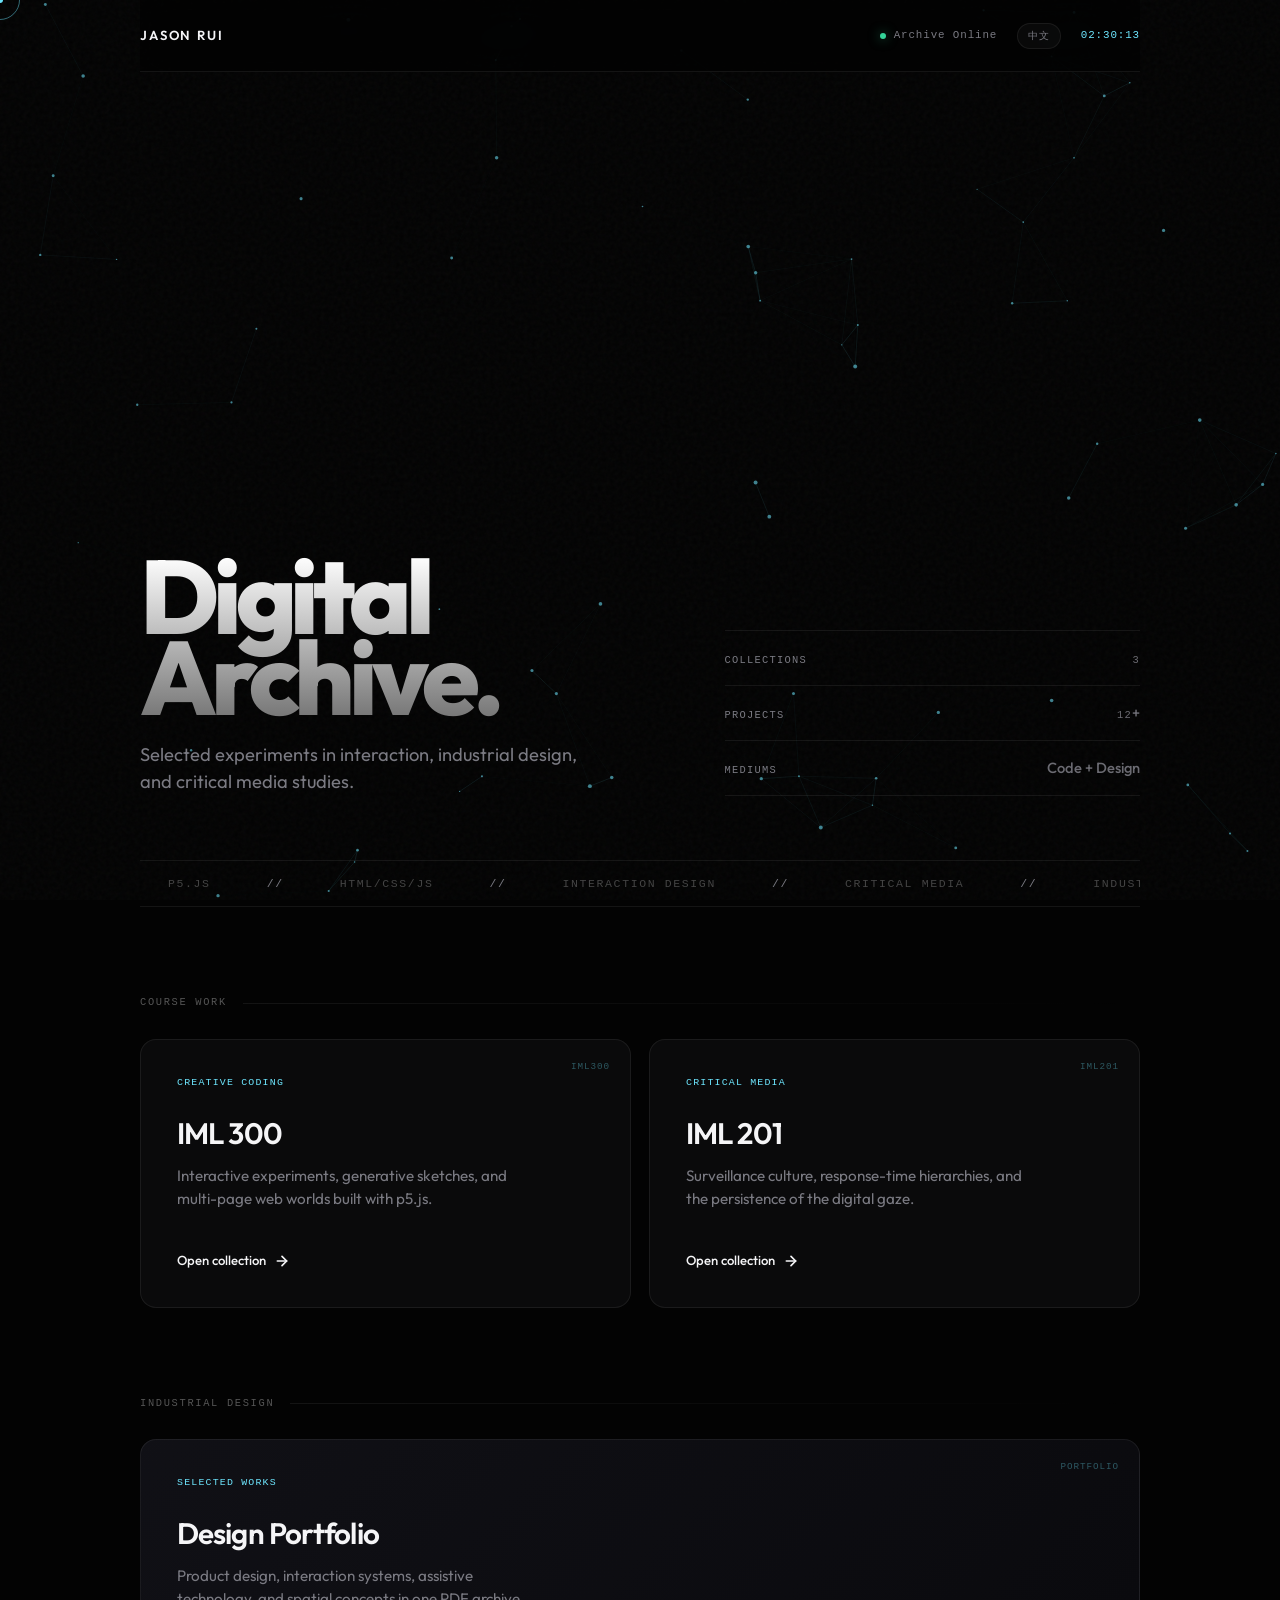
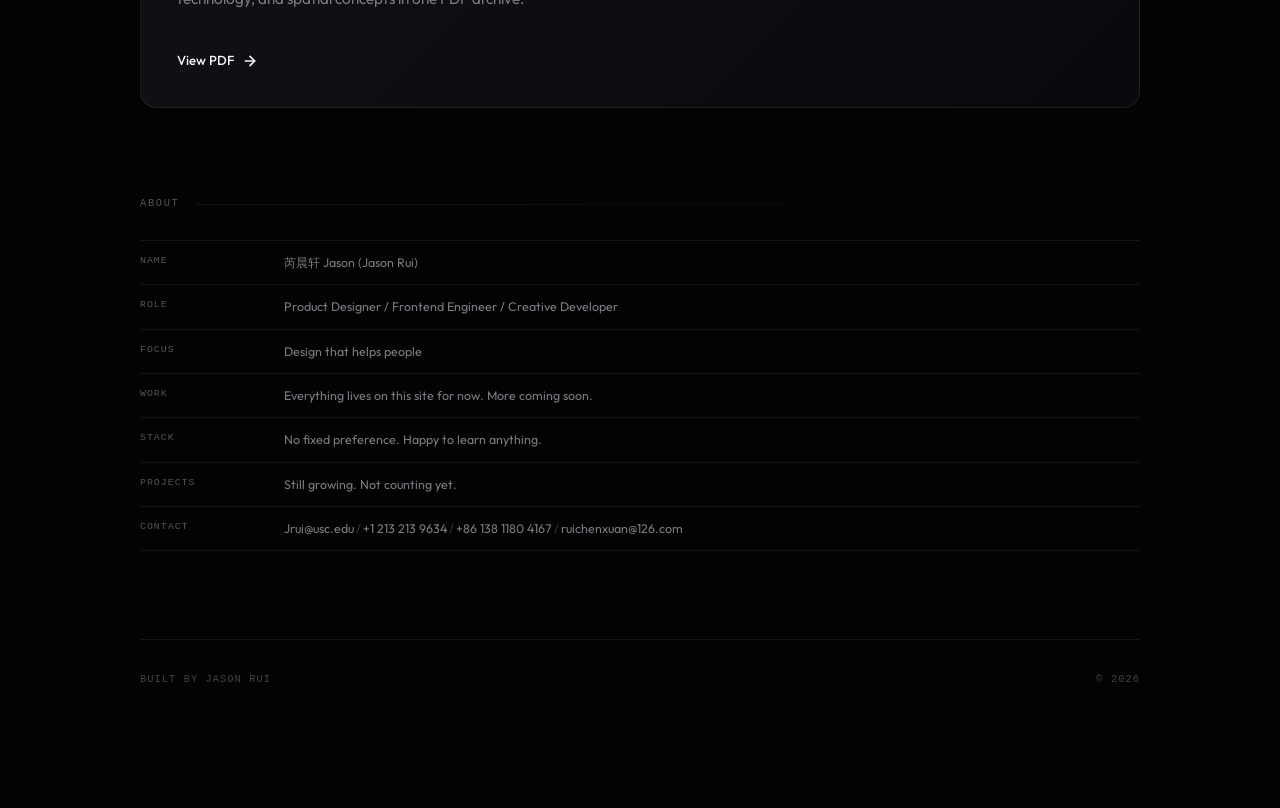
==== commit b058503e: "Cursorrevise" ====
--- a/index.html
+++ b/index.html
@@ -17,19 +17,12 @@
   <div class="cursor-dot" aria-hidden="true"></div>
   <div class="cursor-ring" aria-hidden="true"></div>
 
-  <div class="page-transition" aria-hidden="true">
-    <div class="panel"></div>
-    <div class="panel"></div>
-    <div class="panel"></div>
-    <div class="panel"></div>
-    <div class="panel"></div>
-  </div>
-
   <div class="container">
     <nav class="nav">
       <div class="nav-logo">Jason Rui</div>
       <div class="nav-meta">
-        <span class="nav-status">Archive Online</span>
+        <span class="nav-status" data-i18n="nav.status">Archive Online</span>
+        <button type="button" class="lang-toggle" data-lang-toggle aria-label="Switch language">中文</button>
         <span class="nav-clock">00:00:00</span>
       </div>
     </nav>
@@ -37,21 +30,21 @@
     <header class="hero">
       <div>
         <h1 class="hero-title">Digital<br>Archive.</h1>
-        <p class="hero-desc">Selected experiments in interaction, industrial design, and critical media studies.</p>
+        <p class="hero-desc" data-i18n="hero.desc">Selected experiments in interaction, industrial design, and critical media studies.</p>
       </div>
 
       <div class="hero-stats">
         <div class="stat-row">
-          <span>Collections</span>
+          <span data-i18n="stat.collections">Collections</span>
           <span><span class="counter" data-count="3">0</span></span>
         </div>
         <div class="stat-row">
-          <span>Projects</span>
+          <span data-i18n="stat.projects">Projects</span>
           <span><span class="counter" data-count="12">0</span>+</span>
         </div>
         <div class="stat-row">
-          <span>Mediums</span>
-          <span>Code + Design</span>
+          <span data-i18n="stat.mediums">Mediums</span>
+          <span data-i18n="stat.mediums.val">Code + Design</span>
         </div>
       </div>
     </header>
@@ -78,29 +71,29 @@
     </div>
 
     <section class="section">
-      <div class="section-label">Course Work</div>
+      <div class="section-label" data-i18n="section.coursework">Course Work</div>
       <div class="grid">
-        <a href="./IML300/index.html" class="card" data-tilt data-transition>
+        <a href="./IML300/index.html" class="card" data-tilt>
           <span class="card-glitch" data-label="IML300">IML300</span>
           <div class="card-inner">
-            <div class="card-period">Creative Coding</div>
+            <div class="card-period" data-i18n="card.iml300.period">Creative Coding</div>
             <h3>IML 300</h3>
-            <p>Interactive experiments, generative sketches, and multi-page web worlds built with p5.js.</p>
+            <p data-i18n="card.iml300.desc">Interactive experiments, generative sketches, and multi-page web worlds built with p5.js.</p>
             <span class="card-link">
-              Open collection
+              <span data-i18n="card.link.open">Open collection</span>
               <svg width="16" height="16" viewBox="0 0 24 24" fill="none" stroke="currentColor" stroke-width="2.5" stroke-linecap="round" stroke-linejoin="round" aria-hidden="true"><line x1="5" y1="12" x2="19" y2="12"></line><polyline points="12 5 19 12 12 19"></polyline></svg>
             </span>
           </div>
         </a>
 
-        <a href="./IML201/index.html" class="card" data-tilt data-transition>
+        <a href="./IML201/index.html" class="card" data-tilt>
           <span class="card-glitch" data-label="IML201">IML201</span>
           <div class="card-inner">
-            <div class="card-period">Critical Media</div>
+            <div class="card-period" data-i18n="card.iml201.period">Critical Media</div>
             <h3>IML 201</h3>
-            <p>Surveillance culture, response-time hierarchies, and the persistence of the digital gaze.</p>
+            <p data-i18n="card.iml201.desc">Surveillance culture, response-time hierarchies, and the persistence of the digital gaze.</p>
             <span class="card-link">
-              Open collection
+              <span data-i18n="card.link.open">Open collection</span>
               <svg width="16" height="16" viewBox="0 0 24 24" fill="none" stroke="currentColor" stroke-width="2.5" stroke-linecap="round" stroke-linejoin="round" aria-hidden="true"><line x1="5" y1="12" x2="19" y2="12"></line><polyline points="12 5 19 12 12 19"></polyline></svg>
             </span>
           </div>
@@ -109,16 +102,16 @@
     </section>
 
     <section class="section">
-      <div class="section-label">Industrial Design</div>
+      <div class="section-label" data-i18n="section.industrial">Industrial Design</div>
       <div class="grid">
-        <a href="./portfolio/index.html" class="card full" data-tilt data-transition>
+        <a href="./portfolio/index.html" class="card full" data-tilt>
           <span class="card-glitch" data-label="PORTFOLIO">PORTFOLIO</span>
           <div class="card-inner">
-            <div class="card-period">Selected Works</div>
+            <div class="card-period" data-i18n="card.portfolio.period">Selected Works</div>
             <h3>Design Portfolio</h3>
-            <p>Product design, interaction systems, assistive technology, and spatial concepts in one PDF archive.</p>
+            <p data-i18n="card.portfolio.desc">Product design, interaction systems, assistive technology, and spatial concepts in one PDF archive.</p>
             <span class="card-link">
-              View PDF
+              <span data-i18n="card.link.pdf">View PDF</span>
               <svg width="16" height="16" viewBox="0 0 24 24" fill="none" stroke="currentColor" stroke-width="2.5" stroke-linecap="round" stroke-linejoin="round" aria-hidden="true"><line x1="5" y1="12" x2="19" y2="12"></line><polyline points="12 5 19 12 12 19"></polyline></svg>
             </span>
           </div>
@@ -126,12 +119,55 @@
       </div>
     </section>
 
+    <section class="about-footer section">
+      <div class="section-label" data-i18n="about.heading">About</div>
+      <div class="about-grid">
+        <div class="about-row">
+          <span class="about-key" data-i18n="about.name">Name</span>
+          <span class="about-val" data-i18n="about.name.val">芮晨轩 Jason (Jason Rui)</span>
+        </div>
+        <div class="about-row">
+          <span class="about-key" data-i18n="about.role">Role</span>
+          <span class="about-val" data-i18n="about.role.val">Product Designer / Frontend Engineer / Creative Developer</span>
+        </div>
+        <div class="about-row">
+          <span class="about-key" data-i18n="about.tagline">Focus</span>
+          <span class="about-val" data-i18n="about.tagline.val">Design that helps people</span>
+        </div>
+        <div class="about-row">
+          <span class="about-key" data-i18n="about.site">Work</span>
+          <span class="about-val" data-i18n="about.site.val">Everything lives on this site for now. More coming soon.</span>
+        </div>
+        <div class="about-row">
+          <span class="about-key" data-i18n="about.stack">Stack</span>
+          <span class="about-val" data-i18n="about.stack.val">No fixed preference. Happy to learn anything.</span>
+        </div>
+        <div class="about-row">
+          <span class="about-key" data-i18n="about.projects">Projects</span>
+          <span class="about-val" data-i18n="about.projects.val">Still growing. Not counting yet.</span>
+        </div>
+        <div class="about-row about-row-contact">
+          <span class="about-key" data-i18n="about.contact">Contact</span>
+          <span class="about-val about-contact">
+            <a href="mailto:Jrui@usc.edu">Jrui@usc.edu</a>
+            <span class="about-sep">/</span>
+            <a href="tel:+12132139634">+1 213 213 9634</a>
+            <span class="about-sep">/</span>
+            <a href="tel:+8613811804167">+86 138 1180 4167</a>
+            <span class="about-sep">/</span>
+            <a href="mailto:ruichenxuan@126.com">ruichenxuan@126.com</a>
+          </span>
+        </div>
+      </div>
+    </section>
+
     <footer class="site-footer">
-      <span>Built by Jason Rui</span>
+      <span data-i18n="footer.built">Built by Jason Rui</span>
       <span>&copy; 2026</span>
     </footer>
   </div>
 
+  <script src="./js/i18n.js"></script>
   <script src="./js/archive.js"></script>
 </body>
 </html>
--- a/css/archive.css
+++ b/css/archive.css
@@ -150,6 +150,30 @@
   min-width: 7ch;
 }
 
+.lang-toggle {
+  padding: 5px 10px;
+  border: 1px solid var(--border);
+  border-radius: 999px;
+  background: rgba(255, 255, 255, 0.03);
+  color: var(--muted);
+  font-family: "IBM Plex Mono", ui-monospace, monospace;
+  font-size: 0.62rem;
+  letter-spacing: 0.08em;
+  text-transform: uppercase;
+  cursor: pointer;
+  transition: color 0.25s ease, border-color 0.25s ease, background 0.25s ease;
+}
+
+.lang-toggle:hover {
+  color: var(--text);
+  border-color: var(--border-hover);
+  background: rgba(110, 231, 255, 0.06);
+}
+
+.lang-toggle:active {
+  transform: scale(0.98);
+}
+
 .nav-status {
   display: flex;
   align-items: center;
@@ -236,12 +260,13 @@
 }
 
 .stat-row span:last-child {
-  font-weight: 600;
+  font-weight: 500;
+  color: #6b6b72;
   font-variant-numeric: tabular-nums;
 }
 
 .stat-row .counter {
-  color: var(--accent);
+  color: #8ecfd8;
 }
 
 /* Sections */
@@ -443,6 +468,64 @@
 }
 
 /* Footer */
+.about-footer {
+  margin-top: 24px;
+}
+
+.about-grid {
+  display: grid;
+  gap: 0;
+  border-top: 1px solid var(--border);
+}
+
+.about-row {
+  display: grid;
+  grid-template-columns: minmax(88px, 120px) 1fr;
+  gap: 16px 24px;
+  padding: 12px 0;
+  border-bottom: 1px solid var(--border);
+  font-size: 0.78rem;
+  line-height: 1.55;
+}
+
+.about-key {
+  font-family: "IBM Plex Mono", ui-monospace, monospace;
+  font-size: 0.62rem;
+  letter-spacing: 0.1em;
+  text-transform: uppercase;
+  color: #555;
+}
+
+.about-val {
+  color: var(--muted);
+}
+
+.about-row-contact .about-val {
+  color: var(--muted);
+}
+
+.about-contact {
+  display: flex;
+  flex-wrap: wrap;
+  align-items: center;
+  gap: 4px 2px;
+}
+
+.about-contact a {
+  color: var(--muted);
+  text-decoration: none;
+  transition: color 0.2s ease;
+}
+
+.about-contact a:hover {
+  color: var(--accent);
+}
+
+.about-sep {
+  color: #333;
+  user-select: none;
+}
+
 .site-footer {
   margin-top: 80px;
   padding-top: 32px;
@@ -500,6 +583,12 @@
 
   .grid { grid-template-columns: 1fr; }
 
+  .about-row {
+    grid-template-columns: 1fr;
+    gap: 6px;
+    padding: 14px 0;
+  }
+
   .cursor-dot,
   .cursor-ring { display: none; }
 
